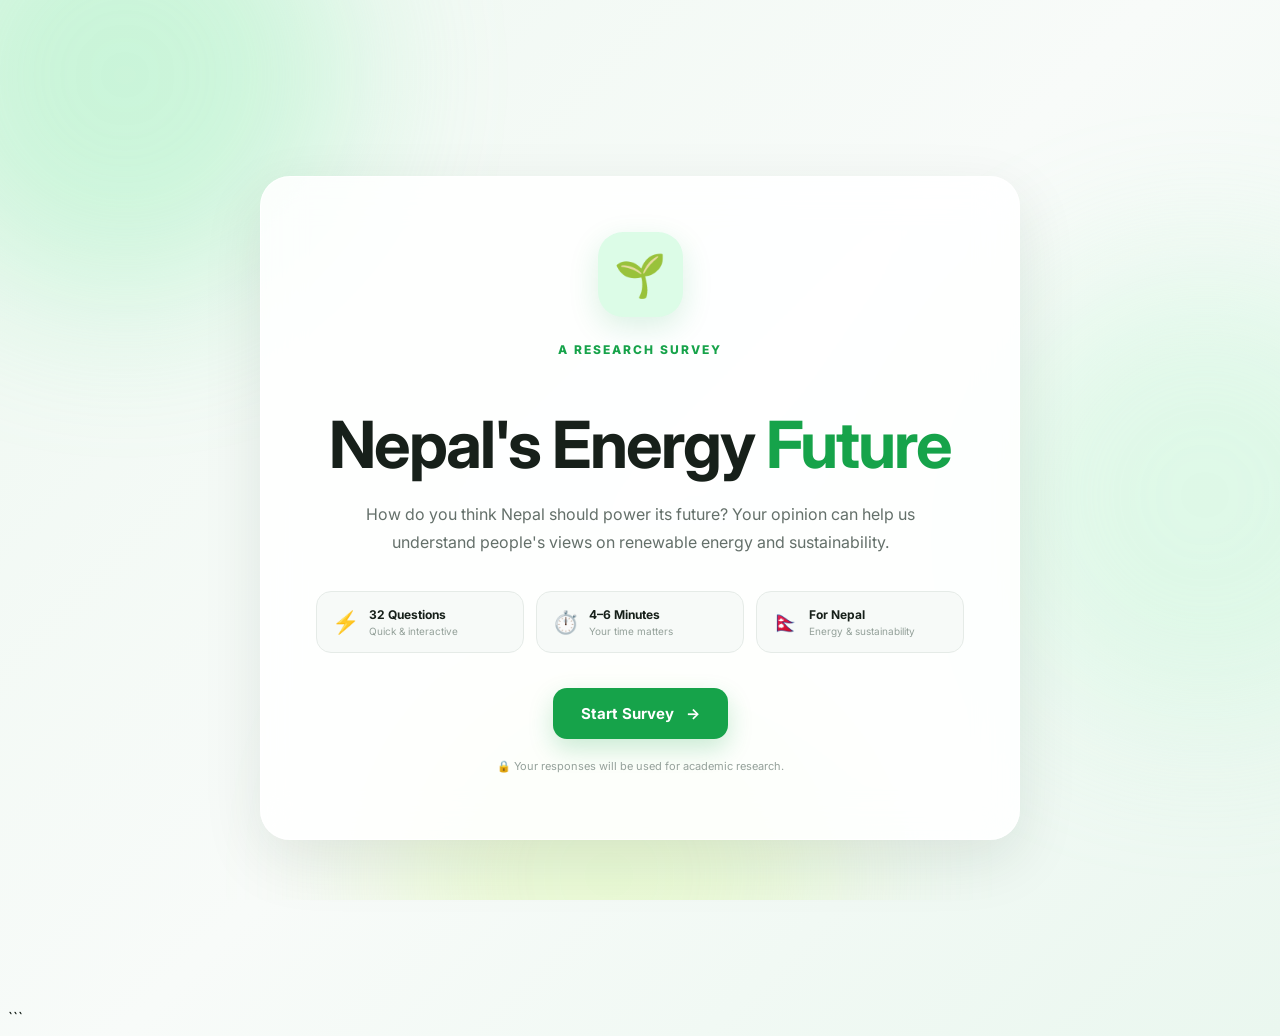
==== index.html @ 8305a7b2 "moved files to main" ====
<!DOCTYPE html>
<html lang="en">
<head>
    <meta charset="UTF-8">

    <!-- Makes the website responsive on mobile -->
    <meta name="viewport" content="width=device-width, initial-scale=1.0">

    <title>Nepal's Energy Future | Survey</title>

    <!-- Google Font -->
    <link rel="preconnect" href="https://fonts.googleapis.com">
    <link rel="preconnect" href="https://fonts.gstatic.com" crossorigin>
    <link
        href="https://fonts.googleapis.com/css2?family=Inter:wght@400;500;600;700;800&display=swap"
        rel="stylesheet"
    >

    <!-- Our CSS -->
    <link rel="stylesheet" href="style.css">
</head>

<body>

    <!-- =========================
         BACKGROUND DECORATION
    ========================== -->

    <div class="background">
        <div class="blob blob-one"></div>
        <div class="blob blob-two"></div>
        <div class="blob blob-three"></div>
    </div>


    <!-- =========================
         MAIN APPLICATION
    ========================== -->

    <main class="survey-container">

        <!-- =========================
             WELCOME SCREEN
        ========================== -->

        <section id="welcome-screen" class="screen active">

            <div class="welcome-icon">
                🌱
            </div>

            <p class="small-label">
                A RESEARCH SURVEY
            </p>

            <h1>
                Nepal's Energy
                <span>Future</span>
            </h1>

            <p class="welcome-description">
                How do you think Nepal should power its future?
                Your opinion can help us understand people's views
                on renewable energy and sustainability.
            </p>

            <div class="survey-info">

                <div class="info-item">
                    <span>⚡</span>
                    <div>
                        <strong>32 Questions</strong>
                        <small>Quick & interactive</small>
                    </div>
                </div>

                <div class="info-item">
                    <span>⏱️</span>
                    <div>
                        <strong>4–6 Minutes</strong>
                        <small>Your time matters</small>
                    </div>
                </div>

                <div class="info-item">
                    <span>🇳🇵</span>
                    <div>
                        <strong>For Nepal</strong>
                        <small>Energy & sustainability</small>
                    </div>
                </div>

            </div>

            <button id="start-btn" class="primary-btn">
                Start Survey
                <span>→</span>
            </button>

            <p class="privacy-note">
                🔒 Your responses will be used for academic research.
            </p>

        </section>


        <!-- =========================
             QUESTION SCREEN
        ========================== -->

        <section id="question-screen" class="screen">

            <!-- Progress -->
            <div class="progress-section">

                <div class="progress-top">
                    <span id="section-name">
                        About You
                    </span>

                    <span id="question-counter">
                        1 / 32
                    </span>
                </div>

                <div class="progress-bar">
                    <div id="progress-fill"></div>
                </div>

            </div>


            <!-- Question -->
            <div class="question-card">

                <p id="question-number">
                    QUESTION 01
                </p>

                <h2 id="question-text">
                    What is your age group?
                </h2>

                <!-- Options will be inserted here by JavaScript -->
                <div id="options-container"></div>

            </div>


            <!-- Navigation -->

            <div class="navigation">

                <button id="back-btn" class="secondary-btn">
                    ← Back
                </button>

                <button id="next-btn" class="primary-btn">
                    Next
                    <span>→</span>
                </button>

            </div>

        </section>


        <!-- =========================
             THANK YOU SCREEN
        ========================== -->

        <section id="thank-you-screen" class="screen">

            <div class="success-icon">
                ✓
            </div>

            <p class="small-label">
                SURVEY COMPLETED
            </p>

            <h1>
                Thank <span>You!</span>
            </h1>

            <p class="welcome-description">
                Your response has been recorded successfully.
                Thank you for contributing to our research on
                Nepal's renewable energy future.
            </p>

            <div class="thank-you-message">
                🌱 Every response helps us understand
                Nepal's energy future better.
            </div>

            <button id="restart-btn" class="secondary-btn">
                Take Survey Again
            </button>

        </section>

    </main>


    <!-- =========================
         JAVASCRIPT
    ========================== -->

    <script src="script.js"></script>

</body>
</html>
```
---- style.css ----
```css
/* =========================================
   GLOBAL RESET
========================================= */

* {
    margin: 0;
    padding: 0;
    box-sizing: border-box;
}

:root {
    --primary: #16a34a;
    --primary-dark: #15803d;
    --primary-light: #dcfce7;

    --text-dark: #17201a;
    --text-medium: #64706a;
    --text-light: #94a19a;

    --white: #ffffff;
    --background: #f4f8f5;

    --border: #e5ebe7;

    --shadow:
        0 20px 60px rgba(20, 50, 30, 0.10);
}

html {
    scroll-behavior: smooth;
}

body {
    min-height: 100vh;

    font-family: "Inter", sans-serif;

    color: var(--text-dark);

    background:
        linear-gradient(
            135deg,
            #eef8f1 0%,
            #f8fbf9 50%,
            #eaf7ef 100%
        );

    overflow-x: hidden;
}


/* =========================================
   BACKGROUND
========================================= */

.background {
    position: fixed;

    inset: 0;

    overflow: hidden;

    pointer-events: none;

    z-index: -1;
}

.blob {
    position: absolute;

    width: 450px;
    height: 450px;

    border-radius: 50%;

    filter: blur(80px);

    opacity: 0.35;

    animation: floating 10s ease-in-out infinite;
}

.blob-one {
    background: #86efac;

    top: -150px;
    left: -100px;
}

.blob-two {
    background: #bbf7d0;

    right: -150px;
    top: 30%;

    animation-delay: 2s;
}

.blob-three {
    background: #d9f99d;

    bottom: -200px;
    left: 30%;

    animation-delay: 4s;
}

@keyframes floating {

    0%,
    100% {
        transform: translate(0, 0);
    }

    50% {
        transform: translate(30px, -30px);
    }
}


/* =========================================
   MAIN CONTAINER
========================================= */

.survey-container {

    width: min(760px, 92%);

    min-height: 100vh;

    margin: auto;

    display: flex;

    align-items: center;

    justify-content: center;

    padding: 50px 0;
}


/* =========================================
   SCREEN
========================================= */

.screen {

    width: 100%;

    background: rgba(255, 255, 255, 0.88);

    backdrop-filter: blur(20px);

    -webkit-backdrop-filter: blur(20px);

    border: 1px solid rgba(255, 255, 255, 0.8);

    border-radius: 30px;

    padding: 55px;

    box-shadow: var(--shadow);

    display: none;

    animation: screenEnter 0.5s ease;
}

.screen.active {
    display: block;
}

@keyframes screenEnter {

    from {
        opacity: 0;
        transform: translateY(20px) scale(0.98);
    }

    to {
        opacity: 1;
        transform: translateY(0) scale(1);
    }
}


/* =========================================
   WELCOME SCREEN
========================================= */

#welcome-screen {
    text-align: center;
}

.welcome-icon {

    width: 85px;
    height: 85px;

    margin: 0 auto 25px;

    display: flex;

    align-items: center;
    justify-content: center;

    border-radius: 25px;

    background: var(--primary-light);

    font-size: 42px;

    box-shadow:
        0 10px 30px rgba(22, 163, 74, 0.15);

    animation: iconFloat 3s ease-in-out infinite;
}

@keyframes iconFloat {

    0%,
    100% {
        transform: translateY(0);
    }

    50% {
        transform: translateY(-8px);
    }
}

.small-label {

    color: var(--primary);

    font-size: 12px;

    font-weight: 800;

    letter-spacing: 2px;

    margin-bottom: 15px;
}

h1 {

    font-size: clamp(42px, 7vw, 65px);

    line-height: 1.05;

    letter-spacing: -2px;

    margin-bottom: 22px;
}

h1 span {

    color: var(--primary);
}

.welcome-description {

    max-width: 560px;

    margin: auto;

    color: var(--text-medium);

    font-size: 16px;

    line-height: 1.7;
}


/* =========================================
   SURVEY INFO
========================================= */

.survey-info {

    display: grid;

    grid-template-columns:
        repeat(3, 1fr);

    gap: 12px;

    margin: 35px 0;
}

.info-item {

    display: flex;

    align-items: center;

    gap: 10px;

    padding: 15px;

    text-align: left;

    border-radius: 15px;

    background: #f7faf8;

    border: 1px solid var(--border);
}

.info-item > span {

    font-size: 22px;
}

.info-item strong {

    display: block;

    font-size: 12px;
}

.info-item small {

    display: block;

    color: var(--text-light);

    font-size: 10px;

    margin-top: 3px;
}


/* =========================================
   BUTTONS
========================================= */

button {

    font-family: inherit;

    cursor: pointer;

    border: none;
}

.primary-btn {

    display: inline-flex;

    align-items: center;

    justify-content: center;

    gap: 12px;

    padding: 16px 28px;

    min-width: 150px;

    color: white;

    background: var(--primary);

    border-radius: 14px;

    font-size: 15px;

    font-weight: 700;

    box-shadow:
        0 10px 25px rgba(22, 163, 74, 0.22);

    transition:
        transform 0.2s ease,
        background 0.2s ease,
        box-shadow 0.2s ease;
}

.primary-btn:hover {

    background: var(--primary-dark);

    transform: translateY(-2px);

    box-shadow:
        0 15px 30px rgba(22, 163, 74, 0.28);
}

.primary-btn:active {

    transform: translateY(0) scale(0.98);
}

.secondary-btn {

    padding: 15px 22px;

    background: #f4f7f5;

    color: var(--text-dark);

    border: 1px solid var(--border);

    border-radius: 14px;

    font-weight: 600;

    transition: 0.2s ease;
}

.secondary-btn:hover {

    background: #eaf0ec;

    transform: translateY(-2px);
}

.privacy-note {

    margin-top: 20px;

    color: var(--text-light);

    font-size: 11px;
}


/* =========================================
   PROGRESS SECTION
========================================= */

.progress-section {

    margin-bottom: 40px;
}

.progress-top {

    display: flex;

    justify-content: space-between;

    align-items: center;

    margin-bottom: 10px;
}

#section-name {

    color: var(--primary);

    font-size: 12px;

    font-weight: 800;

    text-transform: uppercase;

    letter-spacing: 1px;
}

#question-counter {

    color: var(--text-light);

    font-size: 12px;

    font-weight: 600;
}

.progress-bar {

    width: 100%;

    height: 7px;

    overflow: hidden;

    border-radius: 20px;

    background: #e8eee9;
}

#progress-fill {

    width: 3.1%;

    height: 100%;

    border-radius: inherit;

    background:
        linear-gradient(
            90deg,
            #16a34a,
            #4ade80
        );

    transition: width 0.5s ease;
}


/* =========================================
   QUESTION CARD
========================================= */

.question-card {

    min-height: 380px;

    display: flex;

    flex-direction: column;

    justify-content: center;
}

#question-number {

    margin-bottom: 15px;

    color: var(--text-light);

    font-size: 11px;

    font-weight: 800;

    letter-spacing: 2px;
}

#question-text {

    max-width: 650px;

    margin-bottom: 30px;

    font-size: clamp(25px, 4vw, 36px);

    line-height: 1.25;

    letter-spacing: -1px;
}


/* =========================================
   ANSWER OPTIONS
========================================= */

#options-container {

    display: flex;

    flex-direction: column;

    gap: 12px;
}

.option {

    position: relative;

    width: 100%;

    padding: 17px 20px;

    display: flex;

    align-items: center;

    gap: 14px;

    text-align: left;

    background: white;

    border: 1.5px solid var(--border);

    border-radius: 15px;

    color: var(--text-dark);

    font-size: 14px;

    transition:
        border 0.2s ease,
        background 0.2s ease,
        transform 0.2s ease,
        box-shadow 0.2s ease;
}

.option:hover {

    border-color: #86efac;

    background: #fafffb;

    transform: translateX(4px);
}

.option.selected {

    border-color: var(--primary);

    background: #f0fdf4;

    box-shadow:
        0 5px 20px rgba(22, 163, 74, 0.10);
}

.option-circle {

    width: 21px;
    height: 21px;

    flex-shrink: 0;

    border: 2px solid #cbd5cf;

    border-radius: 50%;

    display: flex;

    align-items: center;
    justify-content: center;

    transition: 0.2s ease;
}

.option.selected .option-circle {

    border-color: var(--primary);

    background: var(--primary);
}

.option.selected .option-circle::after {

    content: "";

    width: 7px;
    height: 7px;

    border-radius: 50%;

    background: white;
}


/* =========================================
   NAVIGATION
========================================= */

.navigation {

    display: flex;

    justify-content: space-between;

    align-items: center;

    margin-top: 30px;

    padding-top: 25px;

    border-top: 1px solid var(--border);
}


/* =========================================
   THANK YOU SCREEN
========================================= */

#thank-you-screen {

    text-align: center;
}

.success-icon {

    width: 90px;
    height: 90px;

    margin: 0 auto 25px;

    display: flex;

    align-items: center;
    justify-content: center;

    border-radius: 50%;

    color: white;

    background: var(--primary);

    font-size: 42px;

    box-shadow:
        0 15px 35px rgba(22, 163, 74, 0.25);

    animation: successPop 0.6s ease;
}

@keyframes successPop {

    0% {
        transform: scale(0);
    }

    70% {
        transform: scale(1.1);
    }

    100% {
        transform: scale(1);
    }
}

.thank-you-message {

    max-width: 500px;

    margin: 30px auto;

    padding: 20px;

    border-radius: 16px;

    background: var(--primary-light);

    color: var(--primary-dark);

    font-size: 14px;

    line-height: 1.6;
}


/* =========================================
   DISABLED BUTTON
========================================= */

button:disabled {

    opacity: 0.45;

    cursor: not-allowed;

    transform: none !important;

    box-shadow: none;
}


/* =========================================
   MOBILE RESPONSIVE
========================================= */

@media (max-width: 650px) {

    .survey-container {

        width: 94%;

        padding: 20px 0;
    }

    .screen {

        padding: 30px 22px;

        border-radius: 22px;
    }

    h1 {

        font-size: 42px;

        letter-spacing: -1.5px;
    }

    .survey-info {

        grid-template-columns: 1fr;

        gap: 8px;
    }

    .info-item {

        padding: 12px;
    }

    .question-card {

        min-height: 430px;
    }

    #question-text {

        font-size: 27px;
    }

    .navigation {

        gap: 10px;
    }

    .primary-btn,
    .secondary-btn {

        padding: 14px 18px;
    }

}


/* =========================================
   VERY SMALL SCREENS
========================================= */

@media (max-width: 380px) {

    .screen {

        padding: 25px 17px;
    }

    h1 {

        font-size: 36px;
    }

    #question-text {

        font-size: 24px;
    }

    .option {

        padding: 14px;
    }
}
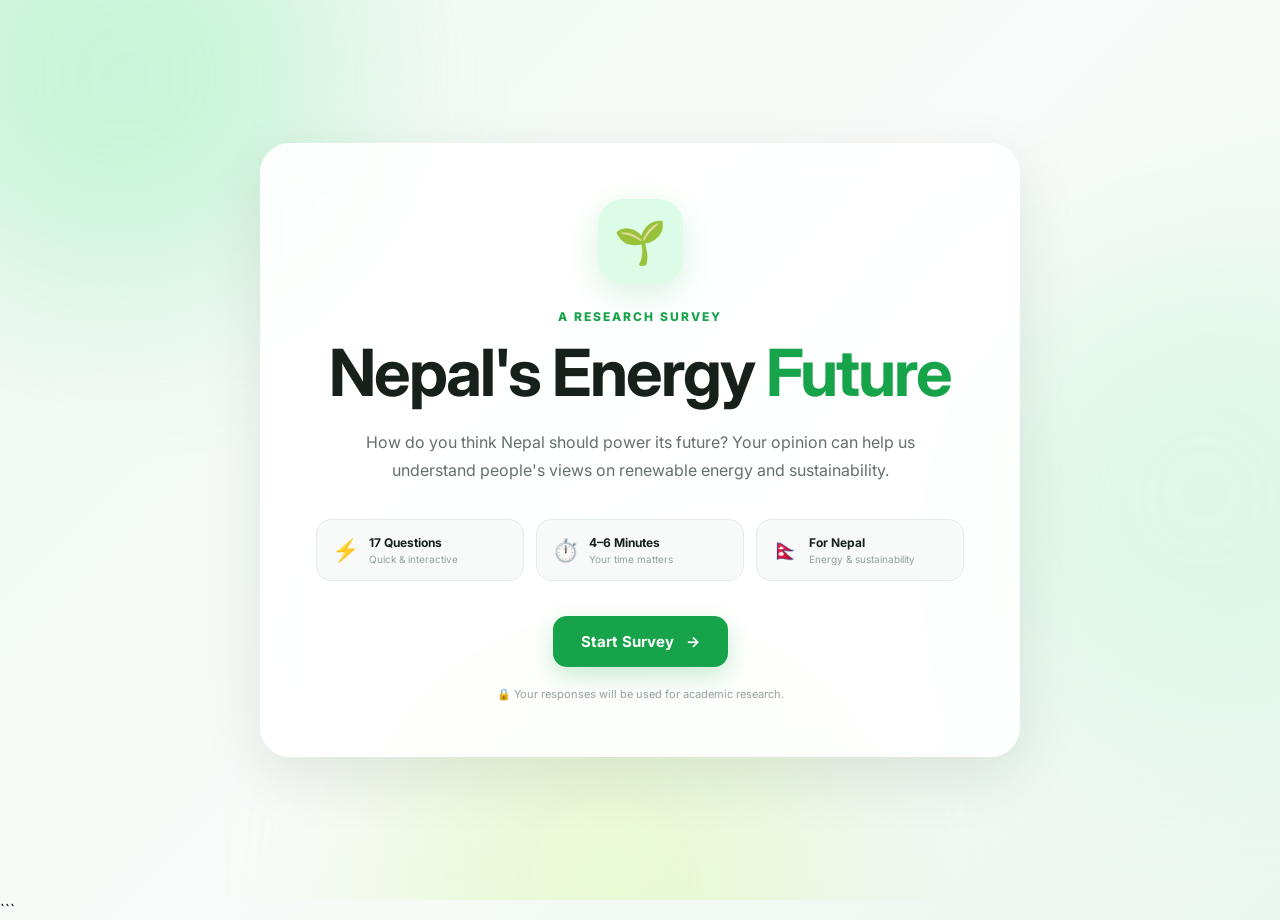
==== commit fb1a9c50: "done editing html question description" ====
--- a/index.html
+++ b/index.html
@@ -70,7 +70,7 @@
                 <div class="info-item">
                     <span>⚡</span>
                     <div>
-                        <strong>32 Questions</strong>
+                        <strong>17 Questions</strong>
                         <small>Quick & interactive</small>
                     </div>
                 </div>
--- a/style.css
+++ b/style.css
@@ -1,4 +1,4 @@
-```css
+
 /* =========================================
    GLOBAL RESET
 ========================================= */
